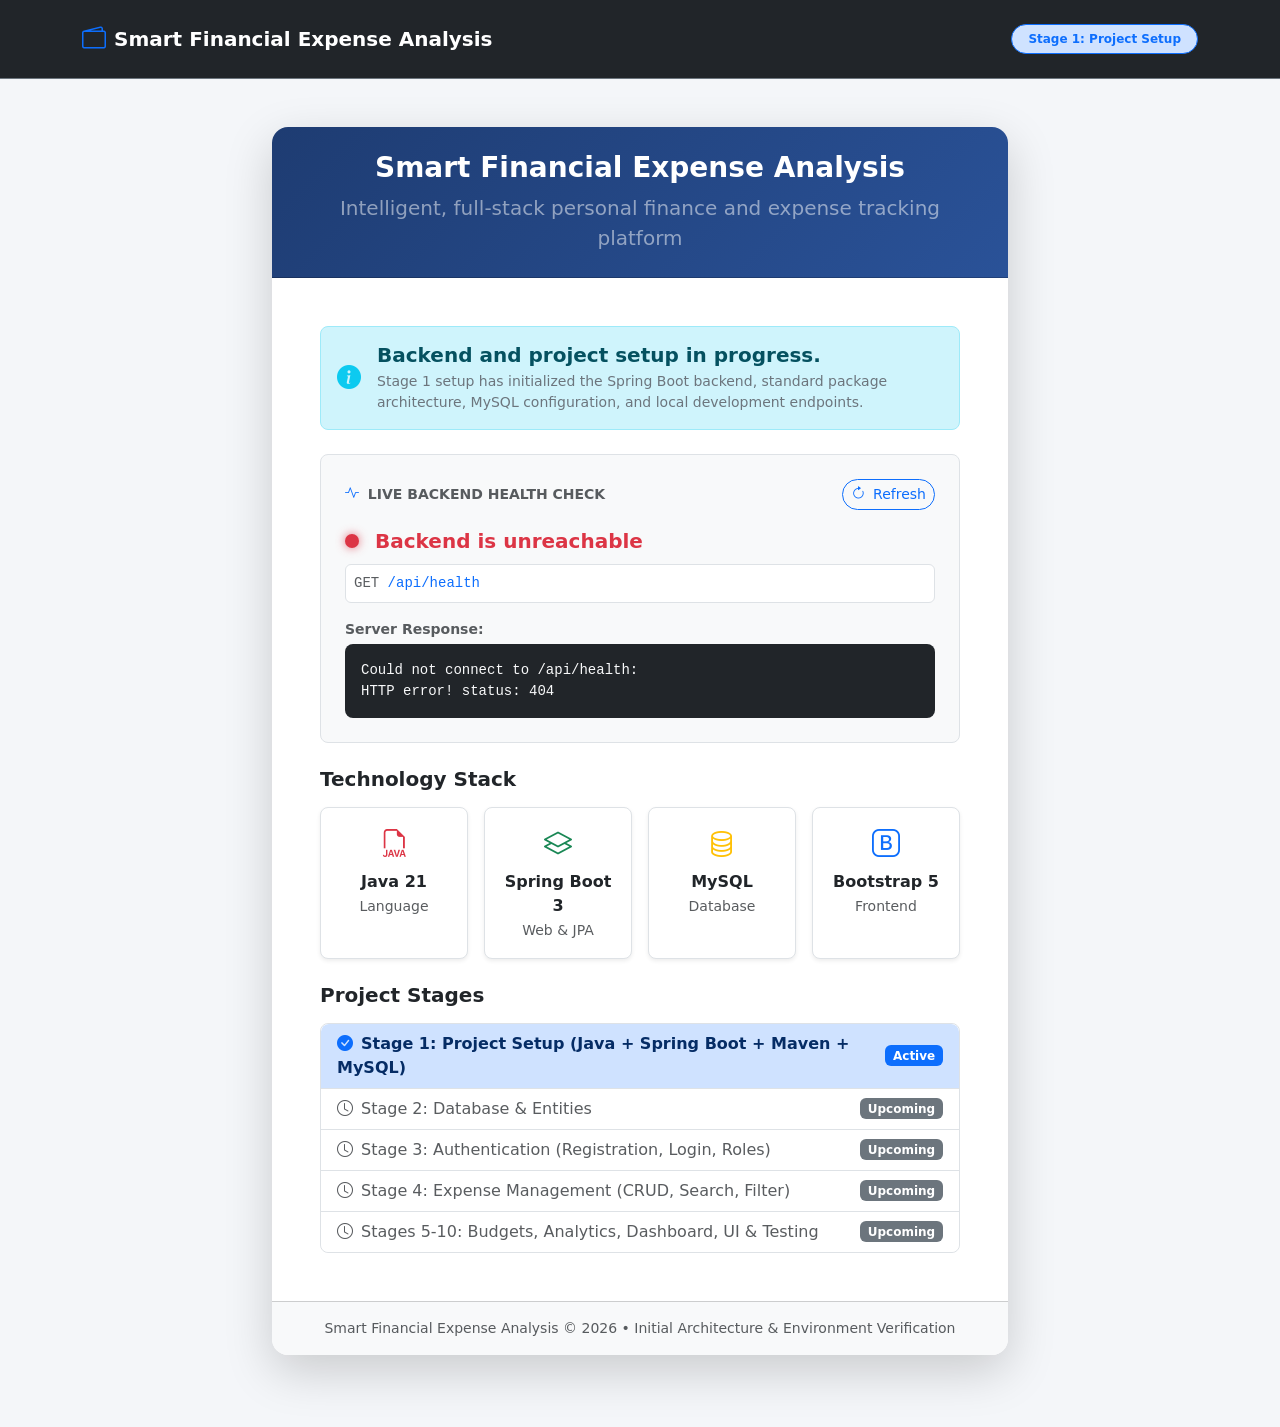
==== src/main/resources/static/index.html @ 015c01d2 "update" ====
<!DOCTYPE html>
<html lang="en">
<head>
    <meta charset="UTF-8">
    <meta name="viewport" content="width=device-width, initial-scale=1.0">
    <title>Smart Financial Expense Analysis</title>
    <!-- Bootstrap 5 CSS -->
    <link href="https://cdn.jsdelivr.net/npm/bootstrap@5.3.3/dist/css/bootstrap.min.css" rel="stylesheet">
    <!-- Bootstrap Icons -->
    <link href="https://cdn.jsdelivr.net/npm/bootstrap-icons@1.11.3/font/bootstrap-icons.css" rel="stylesheet">
    <!-- Custom CSS -->
    <link rel="stylesheet" href="css/style.css">
</head>
<body>
    <nav class="navbar navbar-expand-lg navbar-dark bg-dark py-3 border-bottom border-secondary">
        <div class="container">
            <a class="navbar-brand fw-bold d-flex align-items-center gap-2" href="#">
                <i class="bi bi-wallet2 text-primary fs-4"></i>
                <span>Smart Financial Expense Analysis</span>
            </a>
            <span class="badge bg-primary-subtle text-primary border border-primary px-3 py-2 rounded-pill">
                Stage 1: Project Setup
            </span>
        </div>
    </nav>

    <main class="container my-5">
        <div class="row justify-content-center">
            <div class="col-lg-8">
                <!-- Main Welcome Card -->
                <div class="card shadow-lg border-0 rounded-4 overflow-hidden mb-4">
                    <div class="card-header bg-gradient-primary text-white p-4 text-center">
                        <h1 class="h3 fw-bold mb-2">Smart Financial Expense Analysis</h1>
                        <p class="lead mb-0 text-white-50">Intelligent, full-stack personal finance and expense tracking platform</p>
                    </div>
                    <div class="card-body p-4 p-md-5">
                        <div class="alert alert-info d-flex align-items-center mb-4 rounded-3" role="alert">
                            <i class="bi bi-info-circle-fill fs-4 me-3 text-info"></i>
                            <div>
                                <h5 class="alert-heading mb-1 fw-semibold">Backend and project setup in progress.</h5>
                                <p class="mb-0 text-secondary small">
                                    Stage 1 setup has initialized the Spring Boot backend, standard package architecture, 
                                    MySQL configuration, and local development endpoints.
                                </p>
                            </div>
                        </div>

                        <!-- Live Health Status Box -->
                        <div class="health-card p-4 rounded-3 bg-light border mb-4">
                            <div class="d-flex justify-content-between align-items-center mb-3">
                                <span class="fw-semibold text-uppercase text-muted small tracking-wide">
                                    <i class="bi bi-activity me-1 text-primary"></i> Live Backend Health Check
                                </span>
                                <button id="btnRefreshHealth" class="btn btn-sm btn-outline-primary rounded-pill">
                                    <i class="bi bi-arrow-clockwise me-1"></i> Refresh
                                </button>
                            </div>

                            <div class="d-flex align-items-center gap-3 mb-2">
                                <span id="statusIndicator" class="status-indicator status-checking"></span>
                                <span id="statusText" class="fw-bold fs-5 text-secondary">Checking backend connection...</span>
                            </div>

                            <div id="endpointDetail" class="small text-muted font-monospace mt-2 bg-white p-2 rounded border">
                                GET <a href="/api/health" target="_blank" class="text-decoration-none">/api/health</a>
                            </div>

                            <div id="healthResponseContainer" class="mt-3 d-none">
                                <div class="text-muted small mb-1 fw-semibold">Server Response:</div>
                                <pre id="healthResponse" class="p-3 bg-dark text-light rounded-3 small mb-0"></pre>
                            </div>
                        </div>

                        <!-- Technical Stack Overview -->
                        <h5 class="fw-bold mb-3">Technology Stack</h5>
                        <div class="row g-3 text-center mb-4">
                            <div class="col-6 col-md-3">
                                <div class="p-3 border rounded-3 bg-white h-100 shadow-sm">
                                    <i class="bi bi-filetype-java text-danger fs-3 mb-1 d-block"></i>
                                    <div class="fw-bold">Java 21</div>
                                    <small class="text-muted">Language</small>
                                </div>
                            </div>
                            <div class="col-6 col-md-3">
                                <div class="p-3 border rounded-3 bg-white h-100 shadow-sm">
                                    <i class="bi bi-layers text-success fs-3 mb-1 d-block"></i>
                                    <div class="fw-bold">Spring Boot 3</div>
                                    <small class="text-muted">Web & JPA</small>
                                </div>
                            </div>
                            <div class="col-6 col-md-3">
                                <div class="p-3 border rounded-3 bg-white h-100 shadow-sm">
                                    <i class="bi bi-database text-warning fs-3 mb-1 d-block"></i>
                                    <div class="fw-bold">MySQL</div>
                                    <small class="text-muted">Database</small>
                                </div>
                            </div>
                            <div class="col-6 col-md-3">
                                <div class="p-3 border rounded-3 bg-white h-100 shadow-sm">
                                    <i class="bi bi-bootstrap text-primary fs-3 mb-1 d-block"></i>
                                    <div class="fw-bold">Bootstrap 5</div>
                                    <small class="text-muted">Frontend</small>
                                </div>
                            </div>
                        </div>

                        <!-- Staged Roadmap Status -->
                        <h5 class="fw-bold mb-3">Project Stages</h5>
                        <ul class="list-group list-group-flush border rounded-3 overflow-hidden">
                            <li class="list-group-item d-flex justify-content-between align-items-center bg-primary-subtle text-primary-emphasis fw-semibold">
                                <span><i class="bi bi-check-circle-fill text-primary me-2"></i>Stage 1: Project Setup (Java + Spring Boot + Maven + MySQL)</span>
                                <span class="badge bg-primary">Active</span>
                            </li>
                            <li class="list-group-item d-flex justify-content-between align-items-center text-muted">
                                <span><i class="bi bi-clock me-2"></i>Stage 2: Database & Entities</span>
                                <span class="badge bg-secondary">Upcoming</span>
                            </li>
                            <li class="list-group-item d-flex justify-content-between align-items-center text-muted">
                                <span><i class="bi bi-clock me-2"></i>Stage 3: Authentication (Registration, Login, Roles)</span>
                                <span class="badge bg-secondary">Upcoming</span>
                            </li>
                            <li class="list-group-item d-flex justify-content-between align-items-center text-muted">
                                <span><i class="bi bi-clock me-2"></i>Stage 4: Expense Management (CRUD, Search, Filter)</span>
                                <span class="badge bg-secondary">Upcoming</span>
                            </li>
                            <li class="list-group-item d-flex justify-content-between align-items-center text-muted">
                                <span><i class="bi bi-clock me-2"></i>Stages 5-10: Budgets, Analytics, Dashboard, UI & Testing</span>
                                <span class="badge bg-secondary">Upcoming</span>
                            </li>
                        </ul>
                    </div>
                    <div class="card-footer bg-light text-center py-3 text-muted small">
                        Smart Financial Expense Analysis &copy; 2026 &bull; Initial Architecture & Environment Verification
                    </div>
                </div>
            </div>
        </div>
    </main>

    <!-- Bootstrap 5 JS Bundle -->
    <script src="https://cdn.jsdelivr.net/npm/bootstrap@5.3.3/dist/js/bootstrap.bundle.min.js"></script>
    <!-- Custom JS -->
    <script src="js/app.js"></script>
</body>
</html>
---- src/main/resources/static/css/style.css ----
/* Custom Styles for Smart Financial Expense Analysis */
body {
    background: #f4f6f9;
    font-family: system-ui, -apple-system, "Segoe UI", Roboto, Helvetica, Arial, sans-serif;
    color: #333;
    min-height: 100vh;
}

.bg-gradient-primary {
    background: linear-gradient(135deg, #1e3c72 0%, #2a5298 100%);
}

.status-indicator {
    width: 14px;
    height: 14px;
    border-radius: 50%;
    display: inline-block;
    transition: all 0.3s ease;
}

.status-checking {
    background-color: #ffc107;
    box-shadow: 0 0 8px rgba(255, 193, 7, 0.6);
    animation: pulse 1.5s infinite;
}

.status-online {
    background-color: #198754;
    box-shadow: 0 0 10px rgba(25, 135, 84, 0.7);
}

.status-offline {
    background-color: #dc3545;
    box-shadow: 0 0 10px rgba(220, 53, 69, 0.7);
}

@keyframes pulse {
    0% { transform: scale(0.95); opacity: 0.8; }
    50% { transform: scale(1.15); opacity: 1; }
    100% { transform: scale(0.95); opacity: 0.8; }
}

pre {
    max-height: 200px;
    overflow-y: auto;
}
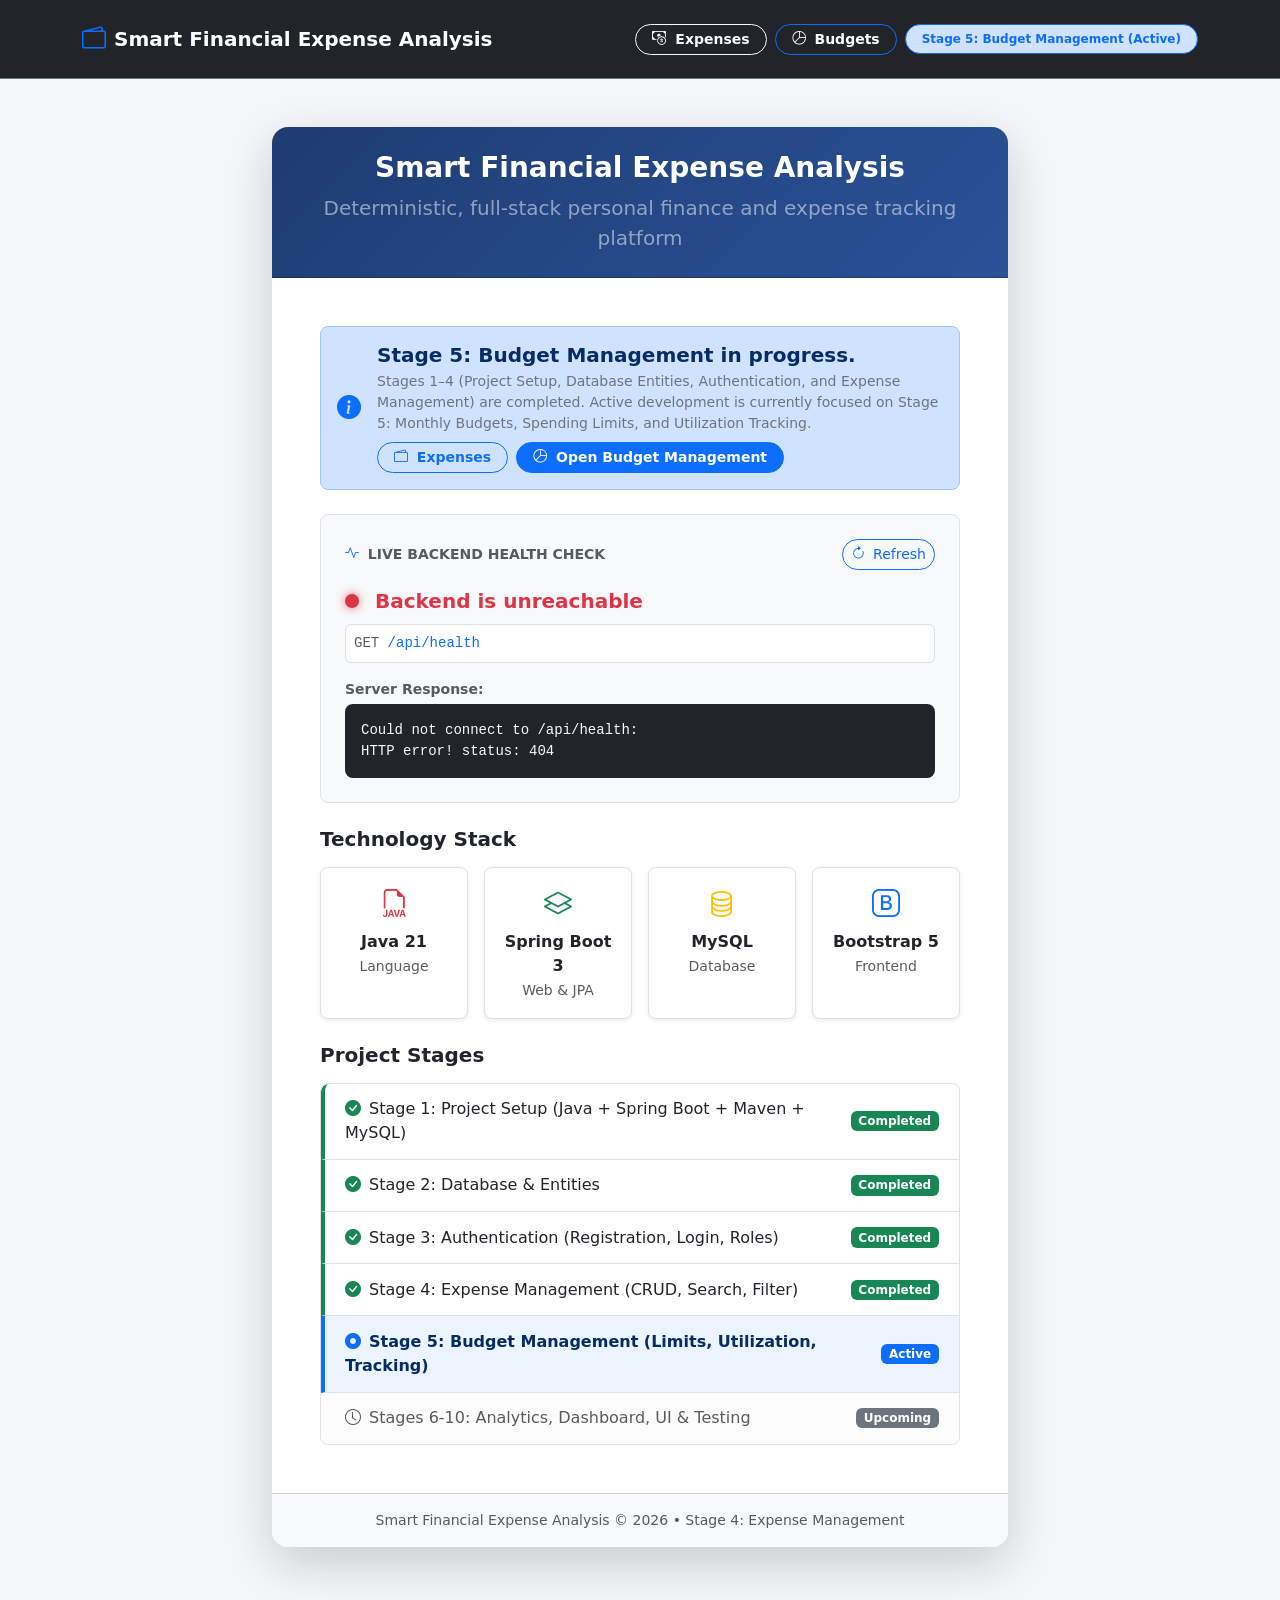
==== commit c17631f9: "update" ====
--- a/src/main/resources/static/index.html
+++ b/src/main/resources/static/index.html
@@ -18,9 +18,17 @@
                 <i class="bi bi-wallet2 text-primary fs-4"></i>
                 <span>Smart Financial Expense Analysis</span>
             </a>
-            <span class="badge bg-primary-subtle text-primary border border-primary px-3 py-2 rounded-pill">
-                Stage 1: Project Setup
-            </span>
+            <div class="d-flex align-items-center gap-2">
+                <a href="expenses.html" class="btn btn-outline-light btn-sm rounded-pill px-3 fw-semibold">
+                    <i class="bi bi-cash-coin me-1"></i> Expenses
+                </a>
+                <a href="budgets.html" class="btn btn-outline-primary btn-sm rounded-pill px-3 fw-semibold text-white border-primary">
+                    <i class="bi bi-pie-chart me-1"></i> Budgets
+                </a>
+                <span class="badge bg-primary-subtle text-primary border border-primary px-3 py-2 rounded-pill">
+                    Stage 5: Budget Management (Active)
+                </span>
+            </div>
         </div>
     </nav>
 
@@ -31,17 +39,25 @@
                 <div class="card shadow-lg border-0 rounded-4 overflow-hidden mb-4">
                     <div class="card-header bg-gradient-primary text-white p-4 text-center">
                         <h1 class="h3 fw-bold mb-2">Smart Financial Expense Analysis</h1>
-                        <p class="lead mb-0 text-white-50">Intelligent, full-stack personal finance and expense tracking platform</p>
+                        <p class="lead mb-0 text-white-50">Deterministic, full-stack personal finance and expense tracking platform</p>
                     </div>
                     <div class="card-body p-4 p-md-5">
-                        <div class="alert alert-info d-flex align-items-center mb-4 rounded-3" role="alert">
-                            <i class="bi bi-info-circle-fill fs-4 me-3 text-info"></i>
-                            <div>
-                                <h5 class="alert-heading mb-1 fw-semibold">Backend and project setup in progress.</h5>
-                                <p class="mb-0 text-secondary small">
-                                    Stage 1 setup has initialized the Spring Boot backend, standard package architecture, 
-                                    MySQL configuration, and local development endpoints.
+                        <div class="alert alert-primary d-flex align-items-center mb-4 rounded-3" role="alert">
+                            <i class="bi bi-info-circle-fill fs-4 me-3 text-primary"></i>
+                            <div class="flex-grow-1">
+                                <h5 class="alert-heading mb-1 fw-semibold">Stage 5: Budget Management in progress.</h5>
+                                <p class="mb-2 text-secondary small">
+                                    Stages 1–4 (Project Setup, Database Entities, Authentication, and Expense Management) are completed. 
+                                    Active development is currently focused on Stage 5: Monthly Budgets, Spending Limits, and Utilization Tracking.
                                 </p>
+                                <div class="d-flex gap-2">
+                                    <a href="expenses.html" class="btn btn-outline-primary btn-sm rounded-pill px-3 fw-semibold">
+                                        <i class="bi bi-wallet2 me-1"></i> Expenses
+                                    </a>
+                                    <a href="budgets.html" class="btn btn-primary btn-sm rounded-pill px-3 fw-semibold">
+                                        <i class="bi bi-pie-chart me-1"></i> Open Budget Management
+                                    </a>
+                                </div>
                             </div>
                         </div>
 
@@ -106,31 +122,31 @@
 
                         <!-- Staged Roadmap Status -->
                         <h5 class="fw-bold mb-3">Project Stages</h5>
-                        <ul class="list-group list-group-flush border rounded-3 overflow-hidden">
-                            <li class="list-group-item d-flex justify-content-between align-items-center bg-primary-subtle text-primary-emphasis fw-semibold">
-                                <span><i class="bi bi-check-circle-fill text-primary me-2"></i>Stage 1: Project Setup (Java + Spring Boot + Maven + MySQL)</span>
+                        <ul id="projectStagesList" class="list-group list-group-flush border rounded-3 overflow-hidden">
+                            <li class="list-group-item d-flex justify-content-between align-items-center stage-item stage-completed bg-white">
+                                <span><i class="bi bi-check-circle-fill text-success me-2"></i>Stage 1: Project Setup (Java + Spring Boot + Maven + MySQL)</span>
+                                <span class="badge bg-success">Completed</span>
+                            </li>
+                            <li class="list-group-item d-flex justify-content-between align-items-center stage-item stage-completed bg-white">
+                                <span><i class="bi bi-check-circle-fill text-success me-2"></i>Stage 2: Database & Entities</span>
+                                <span class="badge bg-success">Completed</span>
+                            </li>
+                            <li class="list-group-item d-flex justify-content-between align-items-center stage-item stage-completed bg-white">
+                                <span><i class="bi bi-check-circle-fill text-success me-2"></i>Stage 3: Authentication (Registration, Login, Roles)</span>
+                                <span class="badge bg-success">Completed</span>
+                            </li>
+                            <li class="list-group-item d-flex justify-content-between align-items-center stage-item stage-active bg-primary-subtle text-primary-emphasis fw-semibold">
+                                <span><i class="bi bi-record-circle-fill text-primary me-2"></i>Stage 4: Expense Management (CRUD, Search, Filter)</span>
                                 <span class="badge bg-primary">Active</span>
                             </li>
-                            <li class="list-group-item d-flex justify-content-between align-items-center text-muted">
-                                <span><i class="bi bi-clock me-2"></i>Stage 2: Database & Entities</span>
-                                <span class="badge bg-secondary">Upcoming</span>
-                            </li>
-                            <li class="list-group-item d-flex justify-content-between align-items-center text-muted">
-                                <span><i class="bi bi-clock me-2"></i>Stage 3: Authentication (Registration, Login, Roles)</span>
-                                <span class="badge bg-secondary">Upcoming</span>
-                            </li>
-                            <li class="list-group-item d-flex justify-content-between align-items-center text-muted">
-                                <span><i class="bi bi-clock me-2"></i>Stage 4: Expense Management (CRUD, Search, Filter)</span>
-                                <span class="badge bg-secondary">Upcoming</span>
-                            </li>
-                            <li class="list-group-item d-flex justify-content-between align-items-center text-muted">
+                            <li class="list-group-item d-flex justify-content-between align-items-center stage-item stage-upcoming text-muted bg-light-subtle">
                                 <span><i class="bi bi-clock me-2"></i>Stages 5-10: Budgets, Analytics, Dashboard, UI & Testing</span>
                                 <span class="badge bg-secondary">Upcoming</span>
                             </li>
                         </ul>
                     </div>
                     <div class="card-footer bg-light text-center py-3 text-muted small">
-                        Smart Financial Expense Analysis &copy; 2026 &bull; Initial Architecture & Environment Verification
+                        Smart Financial Expense Analysis &copy; 2026 &bull; Stage 4: Expense Management
                     </div>
                 </div>
             </div>
--- a/src/main/resources/static/css/style.css
+++ b/src/main/resources/static/css/style.css
@@ -44,3 +44,25 @@
     max-height: 200px;
     overflow-y: auto;
 }
+
+/* Project Stages Styling */
+.stage-item {
+    transition: all 0.2s ease-in-out;
+    padding: 0.85rem 1.25rem;
+}
+
+.stage-item.stage-active {
+    border-left: 4px solid #0d6efd !important;
+    background-color: rgba(13, 110, 253, 0.08) !important;
+}
+
+.stage-item.stage-completed {
+    border-left: 4px solid #198754 !important;
+    background-color: #ffffff !important;
+}
+
+.stage-item.stage-upcoming {
+    border-left: 4px solid transparent !important;
+    background-color: #fcfcfc !important;
+}
+
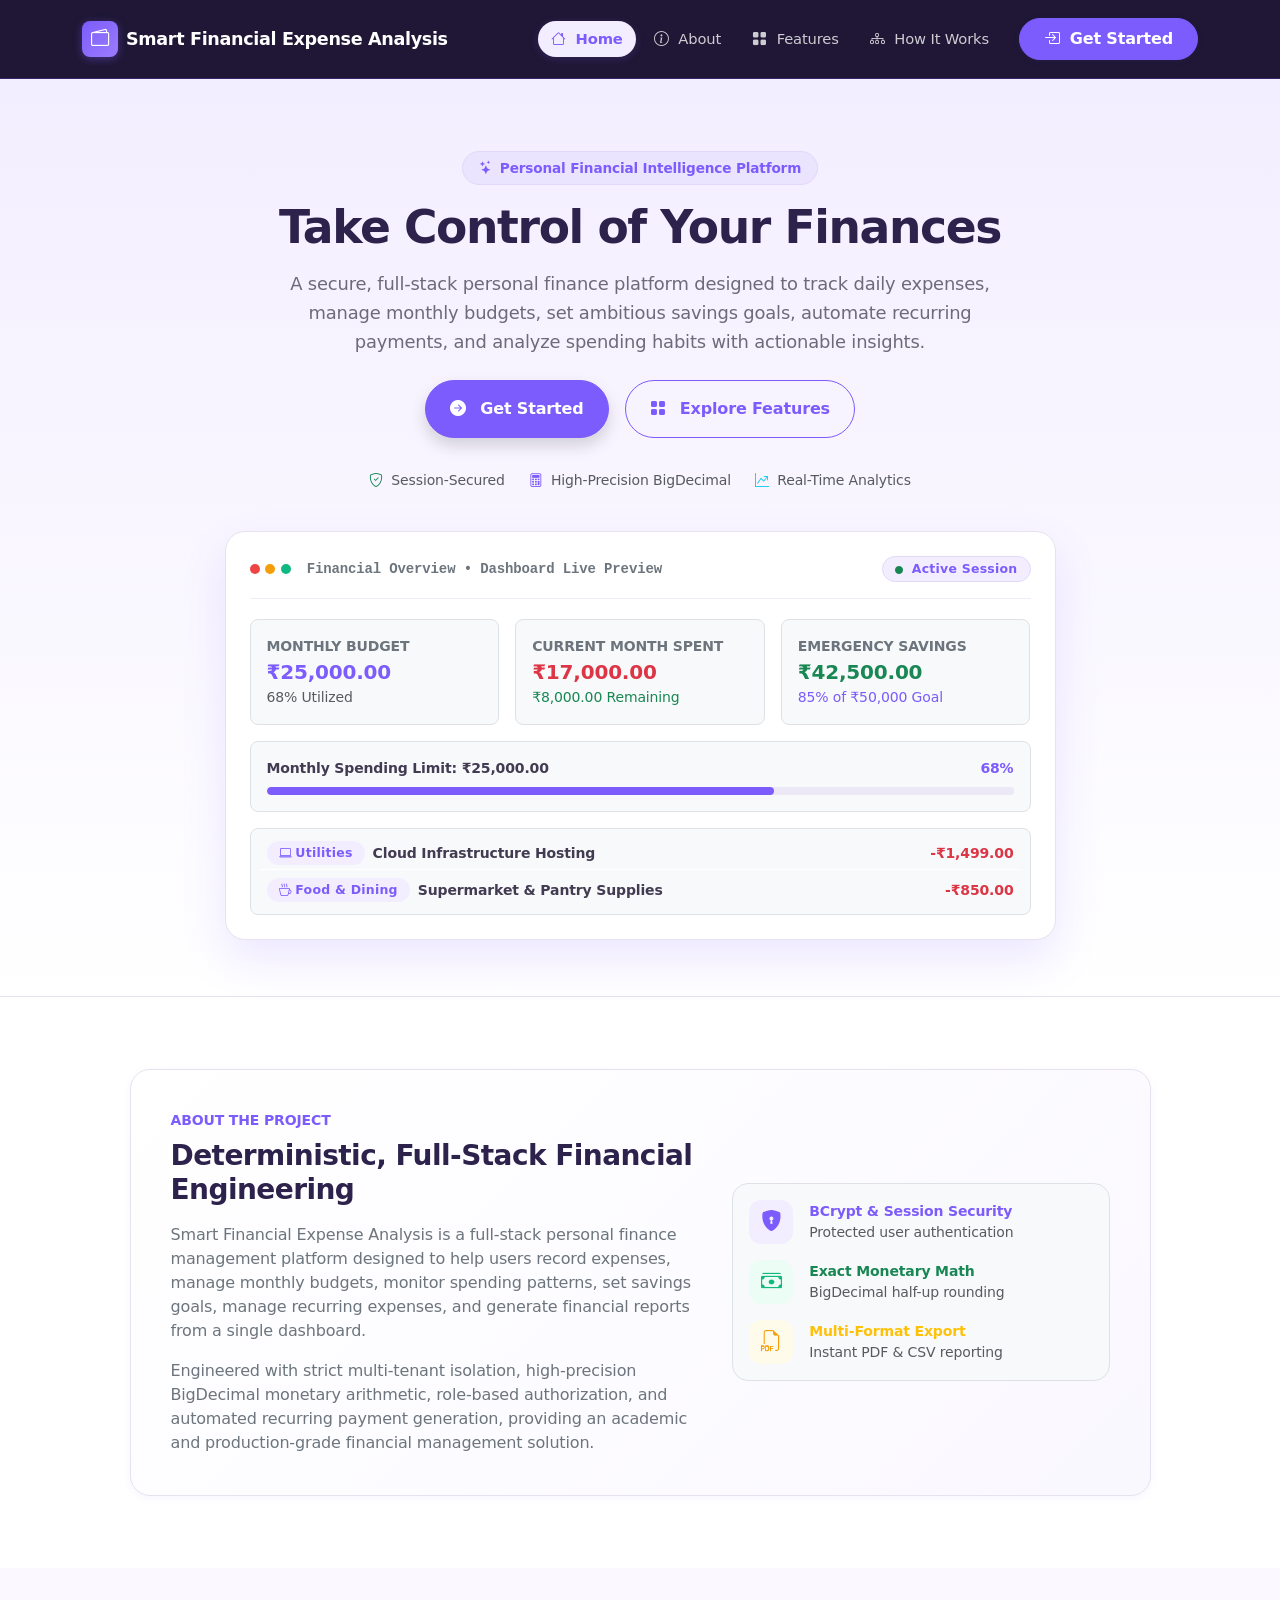
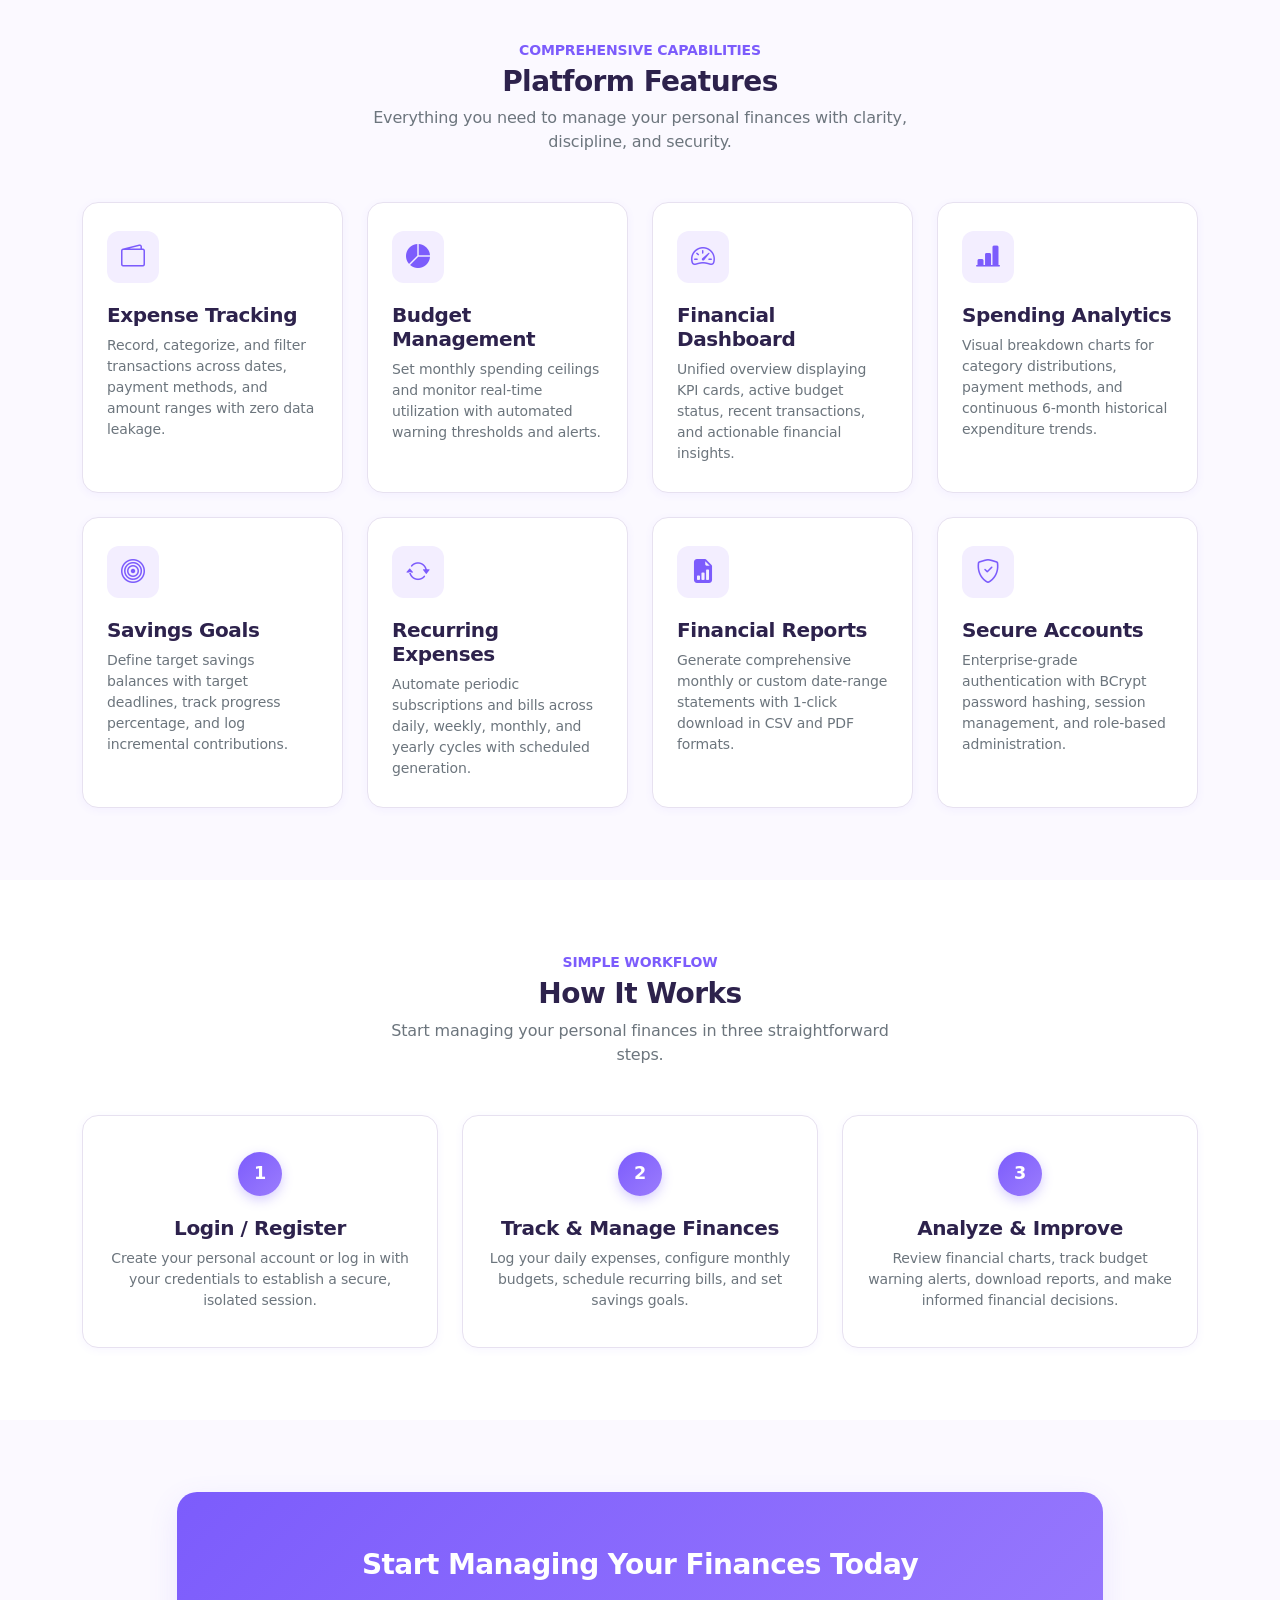
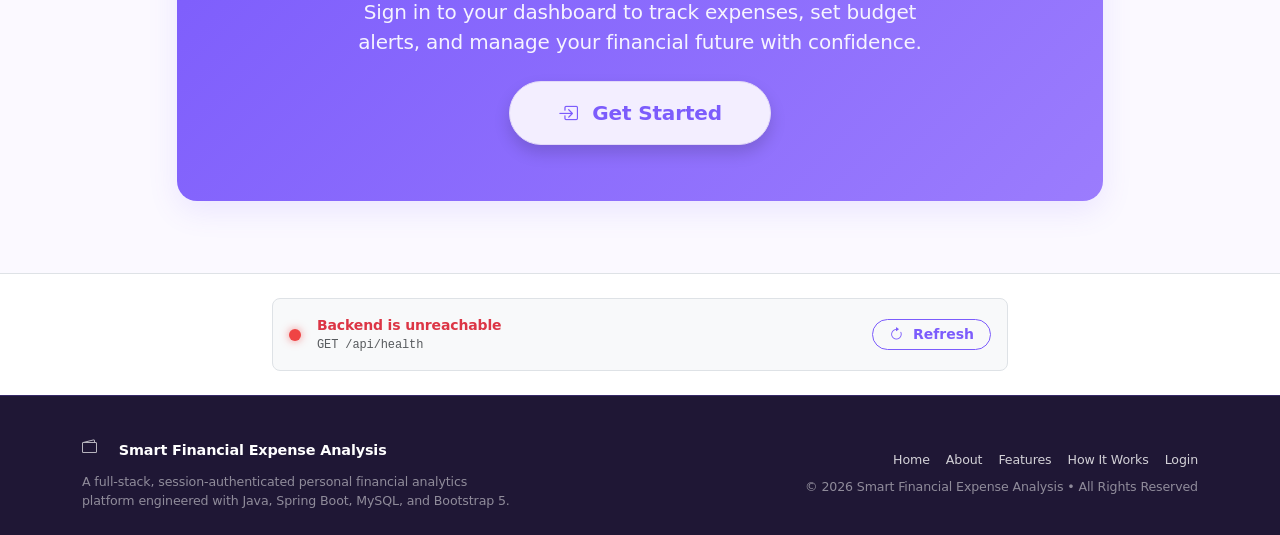
==== commit 81d4381b: "update" ====
--- a/src/main/resources/static/index.html
+++ b/src/main/resources/static/index.html
@@ -3,155 +3,498 @@
 <head>
     <meta charset="UTF-8">
     <meta name="viewport" content="width=device-width, initial-scale=1.0">
-    <title>Smart Financial Expense Analysis</title>
+    <title>Smart Financial Expense Analysis — Personal Finance &amp; Budget Management</title>
     <!-- Bootstrap 5 CSS -->
     <link href="https://cdn.jsdelivr.net/npm/bootstrap@5.3.3/dist/css/bootstrap.min.css" rel="stylesheet">
     <!-- Bootstrap Icons -->
     <link href="https://cdn.jsdelivr.net/npm/bootstrap-icons@1.11.3/font/bootstrap-icons.css" rel="stylesheet">
-    <!-- Custom CSS -->
+    <!-- Custom Theme CSS -->
     <link rel="stylesheet" href="css/style.css">
 </head>
 <body>
-    <nav class="navbar navbar-expand-lg navbar-dark bg-dark py-3 border-bottom border-secondary">
-        <div class="container">
-            <a class="navbar-brand fw-bold d-flex align-items-center gap-2" href="#">
-                <i class="bi bi-wallet2 text-primary fs-4"></i>
-                <span>Smart Financial Expense Analysis</span>
+    <!-- Top Navigation Bar -->
+    <nav class="navbar navbar-expand-xl navbar-dark app-navbar py-3 sticky-top">
+        <div class="container-xl">
+            <a class="navbar-brand d-flex align-items-center gap-2" href="index.html">
+                <span class="brand-icon">
+                    <i class="bi bi-wallet2"></i>
+                </span>
+                <span class="brand-text">Smart Financial Expense Analysis</span>
             </a>
-            <div class="d-flex align-items-center gap-2">
-                <a href="expenses.html" class="btn btn-outline-light btn-sm rounded-pill px-3 fw-semibold">
-                    <i class="bi bi-cash-coin me-1"></i> Expenses
-                </a>
-                <a href="budgets.html" class="btn btn-outline-primary btn-sm rounded-pill px-3 fw-semibold text-white border-primary">
-                    <i class="bi bi-pie-chart me-1"></i> Budgets
-                </a>
-                <span class="badge bg-primary-subtle text-primary border border-primary px-3 py-2 rounded-pill">
-                    Stage 5: Budget Management (Active)
-                </span>
+            <button class="navbar-toggler border-0 shadow-none" type="button" data-bs-toggle="collapse" data-bs-target="#navContent" aria-controls="navContent" aria-expanded="false" aria-label="Toggle navigation">
+                <i class="bi bi-list fs-2 text-white"></i>
+            </button>
+            <div class="collapse navbar-collapse justify-content-end" id="navContent">
+                <!-- Public Nav Links -->
+                <ul class="navbar-nav align-items-xl-center gap-1 mb-3 mb-xl-0 me-xl-3">
+                    <li class="nav-item">
+                        <a class="nav-link app-nav-link active" href="#hero">
+                            <i class="bi bi-house me-1"></i> Home
+                        </a>
+                    </li>
+                    <li class="nav-item">
+                        <a class="nav-link app-nav-link" href="#about">
+                            <i class="bi bi-info-circle me-1"></i> About
+                        </a>
+                    </li>
+                    <li class="nav-item">
+                        <a class="nav-link app-nav-link" href="#features">
+                            <i class="bi bi-grid-fill me-1"></i> Features
+                        </a>
+                    </li>
+                    <li class="nav-item">
+                        <a class="nav-link app-nav-link" href="#how-it-works">
+                            <i class="bi bi-diagram-3 me-1"></i> How It Works
+                        </a>
+                    </li>
+                </ul>
+
+                <!-- Unauthenticated CTA (Visible when logged out) -->
+                <div id="unauthNav" class="d-flex align-items-center gap-2">
+                    <a href="dashboard.html" id="navGetStartedBtn" class="btn btn-primary rounded-pill px-4 py-2 fw-semibold">
+                        <i class="bi bi-box-arrow-in-right me-1"></i> Get Started
+                    </a>
+                </div>
+
+                <!-- Authenticated Nav Menu (Visible when logged in) -->
+                <div id="authUserMenu" class="d-none align-items-center gap-2 flex-wrap mt-2 mt-xl-0">
+                    <a href="dashboard.html" class="app-nav-link">
+                        <i class="bi bi-speedometer2 me-1"></i> Dashboard
+                    </a>
+                    <a href="expenses.html" class="app-nav-link">
+                        <i class="bi bi-receipt me-1"></i> Expenses
+                    </a>
+                    <a href="budgets.html" class="app-nav-link">
+                        <i class="bi bi-pie-chart me-1"></i> Budgets
+                    </a>
+                    <a href="reports.html" class="app-nav-link">
+                        <i class="bi bi-file-earmark-bar-graph me-1"></i> Reports
+                    </a>
+                    <a href="goals.html" class="app-nav-link">
+                        <i class="bi bi-bullseye me-1"></i> Goals
+                    </a>
+                    <a href="recurring-expenses.html" class="app-nav-link">
+                        <i class="bi bi-arrow-repeat me-1"></i> Recurring
+                    </a>
+                    <a href="admin.html" id="navAdminLink" class="app-nav-link nav-admin-item d-none">
+                        <i class="bi bi-shield-lock me-1"></i> Admin
+                    </a>
+                    <div class="user-pill d-flex align-items-center gap-2 px-3 py-1 rounded-pill">
+                        <i class="bi bi-person-circle"></i>
+                        <span id="currentUserName" class="fw-semibold small">User</span>
+                    </div>
+                    <button id="btnLogout" class="btn btn-sm btn-outline-danger rounded-pill px-3" aria-label="Logout">
+                        <i class="bi bi-box-arrow-right me-1"></i> Logout
+                    </button>
+                </div>
             </div>
         </div>
     </nav>
 
-    <main class="container my-5">
-        <div class="row justify-content-center">
-            <div class="col-lg-8">
-                <!-- Main Welcome Card -->
-                <div class="card shadow-lg border-0 rounded-4 overflow-hidden mb-4">
-                    <div class="card-header bg-gradient-primary text-white p-4 text-center">
-                        <h1 class="h3 fw-bold mb-2">Smart Financial Expense Analysis</h1>
-                        <p class="lead mb-0 text-white-50">Deterministic, full-stack personal finance and expense tracking platform</p>
-                    </div>
-                    <div class="card-body p-4 p-md-5">
-                        <div class="alert alert-primary d-flex align-items-center mb-4 rounded-3" role="alert">
-                            <i class="bi bi-info-circle-fill fs-4 me-3 text-primary"></i>
-                            <div class="flex-grow-1">
-                                <h5 class="alert-heading mb-1 fw-semibold">Stage 5: Budget Management in progress.</h5>
-                                <p class="mb-2 text-secondary small">
-                                    Stages 1–4 (Project Setup, Database Entities, Authentication, and Expense Management) are completed. 
-                                    Active development is currently focused on Stage 5: Monthly Budgets, Spending Limits, and Utilization Tracking.
-                                </p>
-                                <div class="d-flex gap-2">
-                                    <a href="expenses.html" class="btn btn-outline-primary btn-sm rounded-pill px-3 fw-semibold">
-                                        <i class="bi bi-wallet2 me-1"></i> Expenses
-                                    </a>
-                                    <a href="budgets.html" class="btn btn-primary btn-sm rounded-pill px-3 fw-semibold">
-                                        <i class="bi bi-pie-chart me-1"></i> Open Budget Management
-                                    </a>
-                                </div>
-                            </div>
-                        </div>
-
-                        <!-- Live Health Status Box -->
-                        <div class="health-card p-4 rounded-3 bg-light border mb-4">
-                            <div class="d-flex justify-content-between align-items-center mb-3">
-                                <span class="fw-semibold text-uppercase text-muted small tracking-wide">
-                                    <i class="bi bi-activity me-1 text-primary"></i> Live Backend Health Check
+    <!-- Main Content -->
+    <main>
+        <!-- Hero Section -->
+        <section id="hero" class="hero-section text-center">
+            <div class="container-xl">
+                <div class="row justify-content-center">
+                    <div class="col-lg-10 col-xl-9">
+                        <div class="mb-3">
+                            <span class="hero-badge">
+                                <i class="bi bi-stars"></i> Personal Financial Intelligence Platform
+                            </span>
+                        </div>
+                        <h1 class="hero-title mb-3">
+                            Take Control of Your Finances
+                        </h1>
+                        <p class="hero-lead mb-4 mx-auto" style="max-width: 760px;">
+                            A secure, full-stack personal finance platform designed to track daily expenses, manage monthly budgets, set ambitious savings goals, automate recurring payments, and analyze spending habits with actionable insights.
+                        </p>
+                        <div class="d-flex justify-content-center gap-3 flex-wrap mb-4">
+                            <a href="dashboard.html" class="btn btn-primary rounded-pill px-4 py-3 fw-bold fs-6 shadow">
+                                <i class="bi bi-arrow-right-circle-fill me-2"></i> Get Started
+                            </a>
+                            <a href="#features" class="btn btn-outline-primary rounded-pill px-4 py-3 fw-semibold">
+                                <i class="bi bi-grid-fill me-2"></i> Explore Features
+                            </a>
+                        </div>
+                        <div class="d-flex justify-content-center align-items-center gap-4 text-muted small flex-wrap pt-2">
+                            <span><i class="bi bi-shield-check text-success me-1"></i> Session-Secured</span>
+                            <span><i class="bi bi-calculator text-primary me-1"></i> High-Precision BigDecimal</span>
+                            <span><i class="bi bi-graph-up-arrow text-info me-1"></i> Real-Time Analytics</span>
+                        </div>
+
+                        <!-- Hero SaaS Dashboard Mockup Preview Card -->
+                        <div class="hero-mockup-card">
+                            <div class="mockup-header">
+                                <div class="d-flex align-items-center gap-3">
+                                    <div class="mockup-dots">
+                                        <span class="mockup-dot red"></span>
+                                        <span class="mockup-dot yellow"></span>
+                                        <span class="mockup-dot green"></span>
+                                    </div>
+                                    <span class="small fw-bold text-secondary font-monospace">Financial Overview &bull; Dashboard Live Preview</span>
+                                </div>
+                                <span class="badge badge-purple">
+                                    <i class="bi bi-circle-fill me-1 text-success" style="font-size: 0.5rem;"></i> Active Session
                                 </span>
-                                <button id="btnRefreshHealth" class="btn btn-sm btn-outline-primary rounded-pill">
-                                    <i class="bi bi-arrow-clockwise me-1"></i> Refresh
-                                </button>
-                            </div>
-
-                            <div class="d-flex align-items-center gap-3 mb-2">
+                            </div>
+
+                            <!-- Mini Mockup Stats Grid -->
+                            <div class="row g-3 mb-3">
+                                <div class="col-sm-4">
+                                    <div class="p-3 bg-light rounded-3 border">
+                                        <div class="text-secondary small fw-semibold text-uppercase">Monthly Budget</div>
+                                        <div class="fs-5 fw-bold text-primary">₹25,000.00</div>
+                                        <div class="small text-muted">68% Utilized</div>
+                                    </div>
+                                </div>
+                                <div class="col-sm-4">
+                                    <div class="p-3 bg-light rounded-3 border">
+                                        <div class="text-secondary small fw-semibold text-uppercase">Current Month Spent</div>
+                                        <div class="fs-5 fw-bold text-danger">₹17,000.00</div>
+                                        <div class="small text-success">₹8,000.00 Remaining</div>
+                                    </div>
+                                </div>
+                                <div class="col-sm-4">
+                                    <div class="p-3 bg-light rounded-3 border">
+                                        <div class="text-secondary small fw-semibold text-uppercase">Emergency Savings</div>
+                                        <div class="fs-5 fw-bold text-success">₹42,500.00</div>
+                                        <div class="small text-primary">85% of ₹50,000 Goal</div>
+                                    </div>
+                                </div>
+                            </div>
+
+                            <!-- Mockup Budget Bar -->
+                            <div class="mb-3 p-3 bg-light rounded-3 border">
+                                <div class="d-flex justify-content-between small fw-semibold mb-2">
+                                    <span>Monthly Spending Limit: ₹25,000.00</span>
+                                    <span class="text-primary fw-bold">68%</span>
+                                </div>
+                                <div class="progress" style="height: 8px;">
+                                    <div class="progress-bar bg-primary" role="progressbar" style="width: 68%;" aria-valuenow="68" aria-valuemin="0" aria-valuemax="100"></div>
+                                </div>
+                            </div>
+
+                            <!-- Mockup Transactions Snippet -->
+                            <div class="p-2 bg-light rounded-3 border">
+                                <div class="d-flex justify-content-between align-items-center px-2 py-1 border-bottom border-white">
+                                    <div class="d-flex align-items-center gap-2">
+                                        <span class="badge bg-primary-subtle text-primary"><i class="bi bi-laptop"></i> Utilities</span>
+                                        <span class="small fw-semibold">Cloud Infrastructure Hosting</span>
+                                    </div>
+                                    <span class="small fw-bold text-danger">-₹1,499.00</span>
+                                </div>
+                                <div class="d-flex justify-content-between align-items-center px-2 py-1 pt-2">
+                                    <div class="d-flex align-items-center gap-2">
+                                        <span class="badge bg-primary-subtle text-primary"><i class="bi bi-cup-hot"></i> Food &amp; Dining</span>
+                                        <span class="small fw-semibold">Supermarket &amp; Pantry Supplies</span>
+                                    </div>
+                                    <span class="small fw-bold text-danger">-₹850.00</span>
+                                </div>
+                            </div>
+                        </div>
+                    </div>
+                </div>
+            </div>
+        </section>
+
+        <!-- About Section -->
+        <section id="about" class="py-5 bg-white">
+            <div class="container-xl py-4">
+                <div class="row justify-content-center">
+                    <div class="col-lg-11">
+                        <div class="about-card">
+                            <div class="row align-items-center g-4">
+                                <div class="col-md-7">
+                                    <span class="text-uppercase small fw-bold text-primary tracking-wide mb-2 d-block">
+                                        About the Project
+                                    </span>
+                                    <h2 class="h3 fw-bold mb-3">
+                                        Deterministic, Full-Stack Financial Engineering
+                                    </h2>
+                                    <p class="text-secondary mb-3">
+                                        Smart Financial Expense Analysis is a full-stack personal finance management platform designed to help users record expenses, manage monthly budgets, monitor spending patterns, set savings goals, manage recurring expenses, and generate financial reports from a single dashboard.
+                                    </p>
+                                    <p class="text-secondary mb-0">
+                                        Engineered with strict multi-tenant isolation, high-precision BigDecimal monetary arithmetic, role-based authorization, and automated recurring payment generation, providing an academic and production-grade financial management solution.
+                                    </p>
+                                </div>
+                                <div class="col-md-5">
+                                    <div class="p-3 bg-light rounded-4 border">
+                                        <div class="d-flex align-items-center gap-3 mb-3">
+                                            <div class="stat-icon primary" style="width: 2.75rem; height: 2.75rem; font-size: 1.3rem;">
+                                                <i class="bi bi-shield-lock-fill"></i>
+                                            </div>
+                                            <div>
+                                                <div class="fw-bold small text-primary">BCrypt &amp; Session Security</div>
+                                                <div class="text-muted small">Protected user authentication</div>
+                                            </div>
+                                        </div>
+                                        <div class="d-flex align-items-center gap-3 mb-3">
+                                            <div class="stat-icon success" style="width: 2.75rem; height: 2.75rem; font-size: 1.3rem;">
+                                                <i class="bi bi-cash-stack"></i>
+                                            </div>
+                                            <div>
+                                                <div class="fw-bold small text-success">Exact Monetary Math</div>
+                                                <div class="text-muted small">BigDecimal half-up rounding</div>
+                                            </div>
+                                        </div>
+                                        <div class="d-flex align-items-center gap-3">
+                                            <div class="stat-icon warning" style="width: 2.75rem; height: 2.75rem; font-size: 1.3rem;">
+                                                <i class="bi bi-filetype-pdf"></i>
+                                            </div>
+                                            <div>
+                                                <div class="fw-bold small text-warning">Multi-Format Export</div>
+                                                <div class="text-muted small">Instant PDF &amp; CSV reporting</div>
+                                            </div>
+                                        </div>
+                                    </div>
+                                </div>
+                            </div>
+                        </div>
+                    </div>
+                </div>
+            </div>
+        </section>
+
+        <!-- Features Section -->
+        <section id="features" class="py-5" style="background-color: var(--bg-main);">
+            <div class="container-xl py-4">
+                <div class="text-center mb-5">
+                    <span class="text-uppercase small fw-bold text-primary tracking-wide d-block mb-1">
+                        Comprehensive Capabilities
+                    </span>
+                    <h2 class="h3 fw-bold mb-2">Platform Features</h2>
+                    <p class="text-secondary mx-auto" style="max-width: 600px;">
+                        Everything you need to manage your personal finances with clarity, discipline, and security.
+                    </p>
+                </div>
+
+                <div class="row g-4">
+                    <!-- Feature 1 -->
+                    <div class="col-md-6 col-lg-3">
+                        <div class="feature-card">
+                            <div class="feature-icon-wrapper">
+                                <i class="bi bi-wallet2"></i>
+                            </div>
+                            <h3 class="h5 fw-bold mb-2">Expense Tracking</h3>
+                            <p class="text-secondary small mb-0">
+                                Record, categorize, and filter transactions across dates, payment methods, and amount ranges with zero data leakage.
+                            </p>
+                        </div>
+                    </div>
+
+                    <!-- Feature 2 -->
+                    <div class="col-md-6 col-lg-3">
+                        <div class="feature-card">
+                            <div class="feature-icon-wrapper">
+                                <i class="bi bi-pie-chart-fill"></i>
+                            </div>
+                            <h3 class="h5 fw-bold mb-2">Budget Management</h3>
+                            <p class="text-secondary small mb-0">
+                                Set monthly spending ceilings and monitor real-time utilization with automated warning thresholds and alerts.
+                            </p>
+                        </div>
+                    </div>
+
+                    <!-- Feature 3 -->
+                    <div class="col-md-6 col-lg-3">
+                        <div class="feature-card">
+                            <div class="feature-icon-wrapper">
+                                <i class="bi bi-speedometer2"></i>
+                            </div>
+                            <h3 class="h5 fw-bold mb-2">Financial Dashboard</h3>
+                            <p class="text-secondary small mb-0">
+                                Unified overview displaying KPI cards, active budget status, recent transactions, and actionable financial insights.
+                            </p>
+                        </div>
+                    </div>
+
+                    <!-- Feature 4 -->
+                    <div class="col-md-6 col-lg-3">
+                        <div class="feature-card">
+                            <div class="feature-icon-wrapper">
+                                <i class="bi bi-bar-chart-line-fill"></i>
+                            </div>
+                            <h3 class="h5 fw-bold mb-2">Spending Analytics</h3>
+                            <p class="text-secondary small mb-0">
+                                Visual breakdown charts for category distributions, payment methods, and continuous 6-month historical expenditure trends.
+                            </p>
+                        </div>
+                    </div>
+
+                    <!-- Feature 5 -->
+                    <div class="col-md-6 col-lg-3">
+                        <div class="feature-card">
+                            <div class="feature-icon-wrapper">
+                                <i class="bi bi-bullseye"></i>
+                            </div>
+                            <h3 class="h5 fw-bold mb-2">Savings Goals</h3>
+                            <p class="text-secondary small mb-0">
+                                Define target savings balances with target deadlines, track progress percentage, and log incremental contributions.
+                            </p>
+                        </div>
+                    </div>
+
+                    <!-- Feature 6 -->
+                    <div class="col-md-6 col-lg-3">
+                        <div class="feature-card">
+                            <div class="feature-icon-wrapper">
+                                <i class="bi bi-arrow-repeat"></i>
+                            </div>
+                            <h3 class="h5 fw-bold mb-2">Recurring Expenses</h3>
+                            <p class="text-secondary small mb-0">
+                                Automate periodic subscriptions and bills across daily, weekly, monthly, and yearly cycles with scheduled generation.
+                            </p>
+                        </div>
+                    </div>
+
+                    <!-- Feature 7 -->
+                    <div class="col-md-6 col-lg-3">
+                        <div class="feature-card">
+                            <div class="feature-icon-wrapper">
+                                <i class="bi bi-file-earmark-bar-graph-fill"></i>
+                            </div>
+                            <h3 class="h5 fw-bold mb-2">Financial Reports</h3>
+                            <p class="text-secondary small mb-0">
+                                Generate comprehensive monthly or custom date-range statements with 1-click download in CSV and PDF formats.
+                            </p>
+                        </div>
+                    </div>
+
+                    <!-- Feature 8 -->
+                    <div class="col-md-6 col-lg-3">
+                        <div class="feature-card">
+                            <div class="feature-icon-wrapper">
+                                <i class="bi bi-shield-check"></i>
+                            </div>
+                            <h3 class="h5 fw-bold mb-2">Secure Accounts</h3>
+                            <p class="text-secondary small mb-0">
+                                Enterprise-grade authentication with BCrypt password hashing, session management, and role-based administration.
+                            </p>
+                        </div>
+                    </div>
+                </div>
+            </div>
+        </section>
+
+        <!-- How It Works Section -->
+        <section id="how-it-works" class="py-5 bg-white">
+            <div class="container-xl py-4">
+                <div class="text-center mb-5">
+                    <span class="text-uppercase small fw-bold text-primary tracking-wide d-block mb-1">
+                        Simple Workflow
+                    </span>
+                    <h2 class="h3 fw-bold mb-2">How It Works</h2>
+                    <p class="text-secondary mx-auto" style="max-width: 500px;">
+                        Start managing your personal finances in three straightforward steps.
+                    </p>
+                </div>
+
+                <div class="row g-4 justify-content-center">
+                    <div class="col-md-4">
+                        <div class="step-card">
+                            <div class="step-badge">1</div>
+                            <h3 class="h5 fw-bold mb-2">Login / Register</h3>
+                            <p class="text-secondary small mb-0">
+                                Create your personal account or log in with your credentials to establish a secure, isolated session.
+                            </p>
+                        </div>
+                    </div>
+                    <div class="col-md-4">
+                        <div class="step-card">
+                            <div class="step-badge">2</div>
+                            <h3 class="h5 fw-bold mb-2">Track &amp; Manage Finances</h3>
+                            <p class="text-secondary small mb-0">
+                                Log your daily expenses, configure monthly budgets, schedule recurring bills, and set savings goals.
+                            </p>
+                        </div>
+                    </div>
+                    <div class="col-md-4">
+                        <div class="step-card">
+                            <div class="step-badge">3</div>
+                            <h3 class="h5 fw-bold mb-2">Analyze &amp; Improve</h3>
+                            <p class="text-secondary small mb-0">
+                                Review financial charts, track budget warning alerts, download reports, and make informed financial decisions.
+                            </p>
+                        </div>
+                    </div>
+                </div>
+            </div>
+        </section>
+
+        <!-- Call to Action Section -->
+        <section class="py-5" style="background-color: var(--bg-main);">
+            <div class="container-xl py-4">
+                <div class="row justify-content-center">
+                    <div class="col-lg-10">
+                        <div class="cta-section">
+                            <h2 class="h3 fw-bold mb-3">Start Managing Your Finances Today</h2>
+                            <p class="lead mb-4 mx-auto" style="max-width: 600px;">
+                                Sign in to your dashboard to track expenses, set budget alerts, and manage your financial future with confidence.
+                            </p>
+                            <a href="dashboard.html" class="btn btn-light-purple btn-lg rounded-pill px-5 py-3 shadow">
+                                <i class="bi bi-box-arrow-in-right me-2"></i> Get Started
+                            </a>
+                        </div>
+                    </div>
+                </div>
+            </div>
+        </section>
+
+        <!-- Live Backend Health Check Box (Compact) -->
+        <section class="py-4 bg-white border-top">
+            <div class="container-xl">
+                <div class="row justify-content-center">
+                    <div class="col-lg-8">
+                        <div class="d-flex justify-content-between align-items-center p-3 rounded-3 bg-light border">
+                            <div class="d-flex align-items-center gap-3">
                                 <span id="statusIndicator" class="status-indicator status-checking"></span>
-                                <span id="statusText" class="fw-bold fs-5 text-secondary">Checking backend connection...</span>
-                            </div>
-
-                            <div id="endpointDetail" class="small text-muted font-monospace mt-2 bg-white p-2 rounded border">
-                                GET <a href="/api/health" target="_blank" class="text-decoration-none">/api/health</a>
-                            </div>
-
-                            <div id="healthResponseContainer" class="mt-3 d-none">
-                                <div class="text-muted small mb-1 fw-semibold">Server Response:</div>
-                                <pre id="healthResponse" class="p-3 bg-dark text-light rounded-3 small mb-0"></pre>
-                            </div>
-                        </div>
-
-                        <!-- Technical Stack Overview -->
-                        <h5 class="fw-bold mb-3">Technology Stack</h5>
-                        <div class="row g-3 text-center mb-4">
-                            <div class="col-6 col-md-3">
-                                <div class="p-3 border rounded-3 bg-white h-100 shadow-sm">
-                                    <i class="bi bi-filetype-java text-danger fs-3 mb-1 d-block"></i>
-                                    <div class="fw-bold">Java 21</div>
-                                    <small class="text-muted">Language</small>
-                                </div>
-                            </div>
-                            <div class="col-6 col-md-3">
-                                <div class="p-3 border rounded-3 bg-white h-100 shadow-sm">
-                                    <i class="bi bi-layers text-success fs-3 mb-1 d-block"></i>
-                                    <div class="fw-bold">Spring Boot 3</div>
-                                    <small class="text-muted">Web & JPA</small>
-                                </div>
-                            </div>
-                            <div class="col-6 col-md-3">
-                                <div class="p-3 border rounded-3 bg-white h-100 shadow-sm">
-                                    <i class="bi bi-database text-warning fs-3 mb-1 d-block"></i>
-                                    <div class="fw-bold">MySQL</div>
-                                    <small class="text-muted">Database</small>
-                                </div>
-                            </div>
-                            <div class="col-6 col-md-3">
-                                <div class="p-3 border rounded-3 bg-white h-100 shadow-sm">
-                                    <i class="bi bi-bootstrap text-primary fs-3 mb-1 d-block"></i>
-                                    <div class="fw-bold">Bootstrap 5</div>
-                                    <small class="text-muted">Frontend</small>
-                                </div>
-                            </div>
-                        </div>
-
-                        <!-- Staged Roadmap Status -->
-                        <h5 class="fw-bold mb-3">Project Stages</h5>
-                        <ul id="projectStagesList" class="list-group list-group-flush border rounded-3 overflow-hidden">
-                            <li class="list-group-item d-flex justify-content-between align-items-center stage-item stage-completed bg-white">
-                                <span><i class="bi bi-check-circle-fill text-success me-2"></i>Stage 1: Project Setup (Java + Spring Boot + Maven + MySQL)</span>
-                                <span class="badge bg-success">Completed</span>
-                            </li>
-                            <li class="list-group-item d-flex justify-content-between align-items-center stage-item stage-completed bg-white">
-                                <span><i class="bi bi-check-circle-fill text-success me-2"></i>Stage 2: Database & Entities</span>
-                                <span class="badge bg-success">Completed</span>
-                            </li>
-                            <li class="list-group-item d-flex justify-content-between align-items-center stage-item stage-completed bg-white">
-                                <span><i class="bi bi-check-circle-fill text-success me-2"></i>Stage 3: Authentication (Registration, Login, Roles)</span>
-                                <span class="badge bg-success">Completed</span>
-                            </li>
-                            <li class="list-group-item d-flex justify-content-between align-items-center stage-item stage-active bg-primary-subtle text-primary-emphasis fw-semibold">
-                                <span><i class="bi bi-record-circle-fill text-primary me-2"></i>Stage 4: Expense Management (CRUD, Search, Filter)</span>
-                                <span class="badge bg-primary">Active</span>
-                            </li>
-                            <li class="list-group-item d-flex justify-content-between align-items-center stage-item stage-upcoming text-muted bg-light-subtle">
-                                <span><i class="bi bi-clock me-2"></i>Stages 5-10: Budgets, Analytics, Dashboard, UI & Testing</span>
-                                <span class="badge bg-secondary">Upcoming</span>
-                            </li>
-                        </ul>
-                    </div>
-                    <div class="card-footer bg-light text-center py-3 text-muted small">
-                        Smart Financial Expense Analysis &copy; 2026 &bull; Stage 4: Expense Management
+                                <div>
+                                    <div id="statusText" class="fw-semibold small text-secondary">Checking backend connection...</div>
+                                    <div class="font-monospace text-muted" style="font-size: 0.75rem;">GET /api/health</div>
+                                </div>
+                            </div>
+                            <button id="btnRefreshHealth" class="btn btn-sm btn-outline-primary rounded-pill px-3">
+                                <i class="bi bi-arrow-clockwise me-1"></i> Refresh
+                            </button>
+                        </div>
+                    </div>
+                </div>
+            </div>
+        </section>
+    </main>
+
+    <!-- Footer -->
+    <footer class="footer-section">
+        <div class="container-xl">
+            <div class="row g-4 align-items-center">
+                <div class="col-md-6 text-center text-md-start">
+                    <div class="d-flex align-items-center justify-content-center justify-content-md-start gap-2 mb-2">
+                        <span class="brand-icon" style="width: 1.8rem; height: 1.8rem; font-size: 0.95rem;">
+                            <i class="bi bi-wallet2"></i>
+                        </span>
+                        <span class="fw-bold text-white">Smart Financial Expense Analysis</span>
+                    </div>
+                    <p class="mb-0 text-white-50 small" style="max-width: 440px;">
+                        A full-stack, session-authenticated personal financial analytics platform engineered with Java, Spring Boot, MySQL, and Bootstrap 5.
+                    </p>
+                </div>
+                <div class="col-md-6 text-center text-md-end">
+                    <div class="d-flex justify-content-center justify-content-md-end gap-3 flex-wrap small">
+                        <a href="#hero">Home</a>
+                        <a href="#about">About</a>
+                        <a href="#features">Features</a>
+                        <a href="#how-it-works">How It Works</a>
+                        <a href="dashboard.html">Login</a>
+                    </div>
+                    <div class="text-white-50 small mt-2">
+                        &copy; 2026 Smart Financial Expense Analysis &bull; All Rights Reserved
                     </div>
                 </div>
             </div>
         </div>
-    </main>
+    </footer>
 
     <!-- Bootstrap 5 JS Bundle -->
     <script src="https://cdn.jsdelivr.net/npm/bootstrap@5.3.3/dist/js/bootstrap.bundle.min.js"></script>
--- a/src/main/resources/static/css/style.css
+++ b/src/main/resources/static/css/style.css
@@ -1,21 +1,671 @@
-/* Custom Styles for Smart Financial Expense Analysis */
+/* ===================================================================
+ * Smart Financial Expense Analysis
+ * Global Design System: Light Purple + White SaaS Theme
+ * =================================================================== */
+
+:root {
+    /* Brand Purple Palette */
+    --primary: #7C5CFC;
+    --primary-hover: #6845EC;
+    --primary-active: #5833D8;
+    --primary-light: #F3EEFF;
+    --primary-light-hover: #E9DEFF;
+    --primary-subtle: #FAF8FF;
+    --primary-border: #E2D9F8;
+    
+    /* Typography & Contrast */
+    --text-primary: #2D224C;
+    --text-body: #423B52;
+    --text-secondary: #6F6A7A;
+    --text-muted: #8E879C;
+    
+    /* Surfaces & Layout */
+    --bg-main: #FBF9FF;
+    --bg-surface: #FFFFFF;
+    --border-color: #E7E1F0;
+    --border-subtle: #F0EBF8;
+    --navbar-bg: #1F1735;
+    
+    /* Semantic Colors */
+    --success: #10B981;
+    --success-light: #ECFDF5;
+    --success-border: #A7F3D0;
+    --warning: #F59E0B;
+    --warning-light: #FFFBEB;
+    --warning-border: #FDE68A;
+    --danger: #EF4444;
+    --danger-light: #FEF2F2;
+    --danger-border: #FECACA;
+    --info: #6366F1;
+    --info-light: #EEF2FF;
+    
+    /* Elevation Shadows */
+    --shadow-sm: 0 2px 8px rgba(124, 92, 252, 0.06);
+    --shadow-md: 0 4px 16px rgba(124, 92, 252, 0.08);
+    --shadow-lg: 0 10px 30px rgba(124, 92, 252, 0.12);
+    
+    /* Border Radii */
+    --radius-sm: 0.5rem;
+    --radius-md: 0.75rem;
+    --radius-lg: 1rem;
+    --radius-xl: 1.25rem;
+    --radius-pill: 50rem;
+}
+
+/* Base Document Setup */
+html {
+    scroll-behavior: smooth;
+}
+
 body {
-    background: #f4f6f9;
-    font-family: system-ui, -apple-system, "Segoe UI", Roboto, Helvetica, Arial, sans-serif;
-    color: #333;
+    background-color: var(--bg-main);
+    color: var(--text-body);
+    font-family: system-ui, -apple-system, "Segoe UI", Roboto, "Helvetica Neue", Arial, sans-serif;
     min-height: 100vh;
+    display: flex;
+    flex-direction: column;
+    overflow-x: hidden;
+    -webkit-font-smoothing: antialiased;
+}
+
+main {
+    flex: 1 0 auto;
+}
+
+/* Headings */
+h1, h2, h3, h4, h5, h6, .h1, .h2, .h3, .h4, .h5, .h6 {
+    color: var(--text-primary);
+    font-weight: 700;
+    letter-spacing: -0.02em;
+}
+
+p, span, div {
+    letter-spacing: -0.01em;
+}
+
+/* ===================================================================
+ * App Navbar Component (Shared Consistent Across Pages)
+ * =================================================================== */
+.app-navbar {
+    background-color: var(--navbar-bg) !important;
+    border-bottom: 1px solid rgba(124, 92, 252, 0.25) !important;
+    backdrop-filter: blur(12px);
+    -webkit-backdrop-filter: blur(12px);
+    transition: all 0.25s ease;
+    z-index: 1040;
+}
+
+.app-navbar .brand-icon {
+    width: 2.25rem;
+    height: 2.25rem;
+    background: linear-gradient(135deg, var(--primary) 0%, #9B7CFD 100%);
+    color: #ffffff;
+    border-radius: var(--radius-sm);
+    display: inline-flex;
+    align-items: center;
+    justify-content: center;
+    font-size: 1.15rem;
+    box-shadow: 0 2px 8px rgba(124, 92, 252, 0.4);
+    flex-shrink: 0;
+}
+
+.app-navbar .brand-text {
+    font-weight: 700;
+    font-size: 1.1rem;
+    letter-spacing: -0.02em;
+    color: #ffffff;
+}
+
+/* Navigation Links */
+.app-nav-link {
+    color: rgba(255, 255, 255, 0.78) !important;
+    font-weight: 500;
+    font-size: 0.92rem;
+    padding: 0.45rem 0.85rem !important;
+    border-radius: var(--radius-pill);
+    transition: all 0.2s ease-in-out;
+    display: inline-flex;
+    align-items: center;
+    gap: 0.35rem;
+    text-decoration: none;
+}
+
+.app-nav-link:hover, .app-nav-link:focus {
+    color: #ffffff !important;
+    background-color: rgba(124, 92, 252, 0.2);
+}
+
+/* Clear Active State (Light Purple + Purple text pill) */
+.app-nav-link.active {
+    background-color: var(--primary-light) !important;
+    color: var(--primary) !important;
+    font-weight: 700 !important;
+    box-shadow: 0 2px 8px rgba(124, 92, 252, 0.2);
+}
+
+.app-nav-link.active:hover {
+    background-color: var(--primary-light-hover) !important;
+    color: var(--primary-hover) !important;
+}
+
+.app-nav-link.nav-admin-item {
+    color: #F87171 !important;
+    border: 1px solid rgba(239, 68, 68, 0.4);
+}
+
+.app-nav-link.nav-admin-item:hover {
+    background-color: rgba(239, 68, 68, 0.15) !important;
+    color: #ffffff !important;
+}
+
+.app-nav-link.nav-admin-item.active {
+    background-color: #FEF2F2 !important;
+    color: #DC2626 !important;
+    border-color: #FCA5A5 !important;
+}
+
+/* User Pill & Logout */
+.user-pill {
+    background-color: rgba(124, 92, 252, 0.15);
+    border: 1px solid rgba(124, 92, 252, 0.3);
+    color: #ffffff;
+    font-size: 0.875rem;
+}
+
+.user-pill i {
+    color: #C4B5FD;
+}
+
+/* Navbar toggler on mobile */
+.navbar-toggler {
+    padding: 0.35rem 0.6rem;
+}
+
+.navbar-toggler:focus {
+    box-shadow: 0 0 0 0.2rem rgba(124, 92, 252, 0.3);
+}
+
+@media (max-width: 1199.98px) {
+    .app-navbar .navbar-collapse {
+        background-color: #1A132C;
+        padding: 1rem;
+        margin-top: 0.75rem;
+        border-radius: var(--radius-lg);
+        border: 1px solid rgba(124, 92, 252, 0.25);
+    }
+    
+    .app-navbar .navbar-nav {
+        gap: 0.4rem !important;
+    }
+    
+    .app-nav-link {
+        width: 100%;
+        padding: 0.65rem 1rem !important;
+        font-size: 1rem;
+    }
+
+    #authUserMenu {
+        flex-direction: column;
+        align-items: stretch !important;
+        gap: 0.75rem !important;
+        padding-top: 0.75rem;
+        border-top: 1px solid rgba(255, 255, 255, 0.1);
+    }
+
+    .user-pill {
+        justify-content: center;
+        padding: 0.6rem 1rem !important;
+    }
+
+    #btnLogout {
+        width: 100%;
+        padding: 0.55rem 1rem !important;
+    }
+}
+
+/* ===================================================================
+ * Button System
+ * =================================================================== */
+.btn {
+    border-radius: var(--radius-pill);
+    font-weight: 600;
+    transition: all 0.2s ease-in-out;
+    display: inline-flex;
+    align-items: center;
+    justify-content: center;
+    gap: 0.4rem;
+}
+
+/* Primary Button */
+.btn-primary {
+    background-color: var(--primary) !important;
+    border-color: var(--primary) !important;
+    color: #ffffff !important;
+    box-shadow: var(--shadow-sm);
+}
+
+.btn-primary:hover, .btn-primary:focus {
+    background-color: var(--primary-hover) !important;
+    border-color: var(--primary-hover) !important;
+    box-shadow: 0 4px 14px rgba(124, 92, 252, 0.35) !important;
+    transform: translateY(-1px);
+}
+
+.btn-primary:active {
+    background-color: var(--primary-active) !important;
+    border-color: var(--primary-active) !important;
+    transform: translateY(0);
+}
+
+/* Outline Primary Button */
+.btn-outline-primary {
+    color: var(--primary) !important;
+    border-color: var(--primary) !important;
+    background-color: transparent !important;
+}
+
+.btn-outline-primary:hover, .btn-outline-primary:focus {
+    background-color: var(--primary-light) !important;
+    border-color: var(--primary) !important;
+    color: var(--primary-hover) !important;
+    box-shadow: 0 4px 12px rgba(124, 92, 252, 0.15) !important;
+    transform: translateY(-1px);
+}
+
+/* Light Purple Subtle Button */
+.btn-light-purple {
+    background-color: var(--primary-light) !important;
+    color: var(--primary) !important;
+    border: 1px solid var(--primary-border) !important;
+}
+
+.btn-light-purple:hover, .btn-light-purple:focus {
+    background-color: var(--primary-light-hover) !important;
+    color: var(--primary-active) !important;
+    border-color: var(--primary) !important;
+}
+
+/* Semantic Buttons */
+.btn-success {
+    background-color: var(--success) !important;
+    border-color: var(--success) !important;
+    color: #ffffff !important;
+}
+
+.btn-danger {
+    background-color: var(--danger) !important;
+    border-color: var(--danger) !important;
+    color: #ffffff !important;
+}
+
+.btn-info {
+    background-color: var(--info) !important;
+    border-color: var(--info) !important;
+    color: #ffffff !important;
+}
+
+.btn-outline-info {
+    color: var(--info) !important;
+    border-color: var(--info) !important;
+    background-color: transparent !important;
+}
+
+.btn-outline-info:hover, .btn-outline-info:focus {
+    background-color: var(--info-light) !important;
+    color: #4338CA !important;
+    border-color: var(--info) !important;
+}
+
+/* ===================================================================
+ * Surface Cards & Containers
+ * =================================================================== */
+.card {
+    background-color: var(--bg-surface);
+    border: 1px solid var(--border-color);
+    border-radius: var(--radius-lg);
+    box-shadow: var(--shadow-sm);
+    transition: transform 0.2s ease, box-shadow 0.2s ease, border-color 0.2s ease;
+}
+
+.card-header {
+    background-color: var(--bg-surface);
+    border-bottom: 1px solid var(--border-color);
+    padding: 1.25rem 1.5rem;
+    border-top-left-radius: var(--radius-lg) !important;
+    border-top-right-radius: var(--radius-lg) !important;
+}
+
+.card-body {
+    padding: 1.5rem;
+}
+
+.card-footer {
+    background-color: var(--primary-subtle);
+    border-top: 1px solid var(--border-color);
+    padding: 1rem 1.5rem;
+    border-bottom-left-radius: var(--radius-lg) !important;
+    border-bottom-right-radius: var(--radius-lg) !important;
+}
+
+/* Premium KPI Stat Card */
+.stat-card {
+    background-color: var(--bg-surface);
+    border: 1px solid var(--border-color);
+    border-radius: var(--radius-lg);
+    padding: 1.35rem 1.5rem;
+    box-shadow: var(--shadow-sm);
+    transition: all 0.2s ease-in-out;
+    height: 100%;
+}
+
+.stat-card:hover {
+    transform: translateY(-2px);
+    box-shadow: var(--shadow-md);
+    border-color: var(--primary-border);
+}
+
+.stat-icon {
+    width: 3.25rem;
+    height: 3.25rem;
+    border-radius: var(--radius-md);
+    display: inline-flex;
+    align-items: center;
+    justify-content: center;
+    font-size: 1.6rem;
+    flex-shrink: 0;
+}
+
+.stat-icon.primary {
+    background-color: var(--primary-light);
+    color: var(--primary);
+}
+
+.stat-icon.success {
+    background-color: var(--success-light);
+    color: var(--success);
+}
+
+.stat-icon.warning {
+    background-color: var(--warning-light);
+    color: var(--warning);
+}
+
+.stat-icon.danger {
+    background-color: var(--danger-light);
+    color: var(--danger);
+}
+
+.stat-icon.info {
+    background-color: var(--info-light);
+    color: var(--info);
+}
+
+.stat-value {
+    font-size: 1.75rem;
+    font-weight: 800;
+    color: var(--text-primary);
+    line-height: 1.2;
+    letter-spacing: -0.02em;
+}
+
+.stat-label {
+    font-size: 0.85rem;
+    font-weight: 600;
+    color: var(--text-secondary);
+    text-transform: uppercase;
+    letter-spacing: 0.05em;
+    margin-bottom: 0.35rem;
+}
+
+/* ===================================================================
+ * Form Controls & Input Fields
+ * =================================================================== */
+.form-label {
+    color: var(--text-primary);
+    font-weight: 600;
+    font-size: 0.875rem;
+    margin-bottom: 0.4rem;
+}
+
+.form-control, .form-select {
+    border-radius: var(--radius-md);
+    border: 1px solid var(--border-color);
+    padding: 0.65rem 0.95rem;
+    color: var(--text-primary);
+    background-color: var(--bg-surface);
+    font-size: 0.95rem;
+    transition: border-color 0.15s ease-in-out, box-shadow 0.15s ease-in-out;
+}
+
+.form-control:focus, .form-select:focus {
+    border-color: var(--primary) !important;
+    box-shadow: 0 0 0 0.25rem rgba(124, 92, 252, 0.18) !important;
+    background-color: #ffffff;
+}
+
+.input-group-text {
+    background-color: var(--primary-light);
+    border: 1px solid var(--border-color);
+    color: var(--primary);
+    border-radius: var(--radius-md);
+    font-weight: 600;
+}
+
+/* Nav Pills (Tabs) */
+.nav-pills .nav-link {
+    color: var(--text-secondary);
+    font-weight: 600;
+    padding: 0.55rem 1.25rem;
+    border-radius: var(--radius-pill);
+    transition: all 0.2s ease;
+}
+
+.nav-pills .nav-link:hover {
+    color: var(--primary);
+    background-color: var(--primary-light);
+}
+
+.nav-pills .nav-link.active {
+    background-color: var(--primary) !important;
+    color: #ffffff !important;
+    box-shadow: 0 2px 8px rgba(124, 92, 252, 0.3);
+}
+
+/* Progress Bar */
+.progress {
+    height: 0.65rem;
+    border-radius: var(--radius-pill);
+    background-color: #EDE8F5;
+    overflow: hidden;
+}
+
+.progress-bar {
+    background-color: var(--primary) !important;
+    border-radius: var(--radius-pill);
+    transition: width 0.6s cubic-bezier(0.4, 0, 0.2, 1);
+}
+
+/* ===================================================================
+ * Tables & Responsive Views
+ * =================================================================== */
+.table-responsive {
+    border-radius: var(--radius-md);
+    border: 1px solid var(--border-color);
+    background-color: var(--bg-surface);
+    overflow-x: auto;
+}
+
+.table {
+    margin-bottom: 0;
+    vertical-align: middle;
+}
+
+.table thead th {
+    background-color: var(--primary-subtle) !important;
+    color: var(--text-primary) !important;
+    font-weight: 700 !important;
+    font-size: 0.85rem !important;
+    text-transform: uppercase !important;
+    letter-spacing: 0.05em !important;
+    padding: 0.85rem 1rem !important;
+    border-bottom: 1px solid var(--border-color) !important;
+    white-space: nowrap;
+}
+
+.table tbody td {
+    padding: 0.85rem 1rem;
+    border-bottom: 1px solid var(--border-subtle);
+    color: var(--text-body);
+    font-size: 0.92rem;
+}
+
+.table tbody tr:last-child td {
+    border-bottom: none;
+}
+
+.table tbody tr:hover {
+    background-color: rgba(124, 92, 252, 0.025);
+}
+
+/* Currency & Monetary Values */
+.currency-val {
+    font-family: system-ui, -apple-system, sans-serif;
+    font-weight: 700;
+    color: var(--text-primary);
+}
+
+/* ===================================================================
+ * Semantic Badges & Chips
+ * =================================================================== */
+.badge {
+    font-weight: 600;
+    padding: 0.35rem 0.75rem;
+    border-radius: var(--radius-pill);
+    letter-spacing: 0.02em;
+    font-size: 0.78rem;
+}
+
+.badge-purple, .badge.bg-primary {
+    background-color: var(--primary-light) !important;
+    color: var(--primary) !important;
+    border: 1px solid var(--primary-border);
+}
+
+.badge-success-subtle {
+    background-color: var(--success-light) !important;
+    color: var(--success) !important;
+    border: 1px solid var(--success-border);
+}
+
+.badge-warning-subtle {
+    background-color: var(--warning-light) !important;
+    color: #B45309 !important;
+    border: 1px solid var(--warning-border);
+}
+
+.badge-danger-subtle {
+    background-color: var(--danger-light) !important;
+    color: var(--danger) !important;
+    border: 1px solid var(--danger-border);
+}
+
+/* Text & Accent Helpers */
+.text-primary {
+    color: var(--primary) !important;
+}
+
+.bg-primary {
+    background-color: var(--primary) !important;
+}
+
+.bg-primary-subtle {
+    background-color: var(--primary-light) !important;
+    color: var(--primary) !important;
 }
 
 .bg-gradient-primary {
-    background: linear-gradient(135deg, #1e3c72 0%, #2a5298 100%);
-}
-
+    background: linear-gradient(135deg, #7C5CFC 0%, #9B7CFD 100%) !important;
+}
+
+.border-primary {
+    border-color: var(--primary) !important;
+}
+
+/* ===================================================================
+ * Modals
+ * =================================================================== */
+.modal-content {
+    background-color: var(--bg-surface);
+    border: 1px solid var(--border-color);
+    border-radius: var(--radius-xl);
+    box-shadow: var(--shadow-lg);
+    overflow: hidden;
+}
+
+.modal-header {
+    background: linear-gradient(135deg, #FAF8FF 0%, #F3EEFF 100%);
+    border-bottom: 1px solid var(--border-color);
+    padding: 1.25rem 1.75rem;
+}
+
+.modal-title {
+    color: var(--text-primary);
+    font-weight: 700;
+}
+
+.modal-body {
+    padding: 1.75rem;
+}
+
+.modal-footer {
+    background-color: var(--primary-subtle);
+    border-top: 1px solid var(--border-color);
+    padding: 1rem 1.75rem;
+}
+
+/* ===================================================================
+ * Empty States & Micro-Widgets
+ * =================================================================== */
+.empty-state {
+    padding: 3.5rem 1.5rem;
+    text-align: center;
+}
+
+.empty-state-icon {
+    width: 4rem;
+    height: 4rem;
+    border-radius: 50%;
+    background-color: var(--primary-light);
+    color: var(--primary);
+    display: inline-flex;
+    align-items: center;
+    justify-content: center;
+    font-size: 1.85rem;
+    margin-bottom: 1.25rem;
+}
+
+.empty-state-title {
+    font-size: 1.25rem;
+    font-weight: 700;
+    color: var(--text-primary);
+    margin-bottom: 0.5rem;
+}
+
+.empty-state-text {
+    color: var(--text-secondary);
+    font-size: 0.95rem;
+    max-width: 420px;
+    margin: 0 auto 1.5rem auto;
+}
+
+/* Health Indicator */
 .status-indicator {
-    width: 14px;
-    height: 14px;
+    width: 12px;
+    height: 12px;
     border-radius: 50%;
     display: inline-block;
     transition: all 0.3s ease;
+    flex-shrink: 0;
 }
 
 .status-checking {
@@ -25,13 +675,13 @@
 }
 
 .status-online {
-    background-color: #198754;
-    box-shadow: 0 0 10px rgba(25, 135, 84, 0.7);
+    background-color: #10B981;
+    box-shadow: 0 0 8px rgba(16, 185, 129, 0.6);
 }
 
 .status-offline {
-    background-color: #dc3545;
-    box-shadow: 0 0 10px rgba(220, 53, 69, 0.7);
+    background-color: #EF4444;
+    box-shadow: 0 0 8px rgba(239, 68, 68, 0.6);
 }
 
 @keyframes pulse {
@@ -40,29 +690,255 @@
     100% { transform: scale(0.95); opacity: 0.8; }
 }
 
-pre {
-    max-height: 200px;
-    overflow-y: auto;
-}
-
-/* Project Stages Styling */
-.stage-item {
-    transition: all 0.2s ease-in-out;
-    padding: 0.85rem 1.25rem;
-}
-
-.stage-item.stage-active {
-    border-left: 4px solid #0d6efd !important;
-    background-color: rgba(13, 110, 253, 0.08) !important;
-}
-
-.stage-item.stage-completed {
-    border-left: 4px solid #198754 !important;
-    background-color: #ffffff !important;
-}
-
-.stage-item.stage-upcoming {
-    border-left: 4px solid transparent !important;
-    background-color: #fcfcfc !important;
-}
-
+/* ===================================================================
+ * Mini Landing Page (index.html) Specialized Styles
+ * =================================================================== */
+.hero-section {
+    background: linear-gradient(180deg, #F3EEFF 0%, #FAF8FF 60%, #FFFFFF 100%);
+    padding: 4.5rem 0 3.5rem;
+    border-bottom: 1px solid var(--border-color);
+}
+
+.hero-badge {
+    background-color: #EBE4FF;
+    color: var(--primary);
+    font-weight: 600;
+    font-size: 0.85rem;
+    padding: 0.35rem 1rem;
+    border-radius: var(--radius-pill);
+    display: inline-flex;
+    align-items: center;
+    gap: 0.45rem;
+    border: 1px solid var(--primary-border);
+}
+
+.hero-title {
+    font-size: 2.85rem;
+    font-weight: 800;
+    line-height: 1.18;
+    color: var(--text-primary);
+    letter-spacing: -0.03em;
+}
+
+.hero-lead {
+    font-size: 1.12rem;
+    color: var(--text-secondary);
+    line-height: 1.6;
+}
+
+/* Hero SaaS Mockup Preview Card */
+.hero-mockup-card {
+    background: #FFFFFF;
+    border: 1px solid var(--border-color);
+    border-radius: var(--radius-xl);
+    box-shadow: 0 20px 45px rgba(124, 92, 252, 0.14);
+    padding: 1.5rem;
+    margin-top: 2.5rem;
+    text-align: left;
+}
+
+.mockup-header {
+    display: flex;
+    align-items: center;
+    justify-content: space-between;
+    padding-bottom: 1rem;
+    border-bottom: 1px solid var(--border-subtle);
+    margin-bottom: 1.25rem;
+}
+
+.mockup-dots {
+    display: flex;
+    gap: 0.35rem;
+}
+
+.mockup-dot {
+    width: 10px;
+    height: 10px;
+    border-radius: 50%;
+}
+
+.mockup-dot.red { background-color: #EF4444; }
+.mockup-dot.yellow { background-color: #F59E0B; }
+.mockup-dot.green { background-color: #10B981; }
+
+/* Feature Cards */
+.feature-card {
+    background-color: var(--bg-surface);
+    border: 1px solid var(--border-color);
+    border-radius: var(--radius-lg);
+    padding: 1.75rem 1.5rem;
+    height: 100%;
+    box-shadow: var(--shadow-sm);
+    transition: all 0.25s ease-in-out;
+}
+
+.feature-card:hover {
+    transform: translateY(-4px);
+    box-shadow: var(--shadow-md);
+    border-color: var(--primary-border);
+}
+
+.feature-icon-wrapper {
+    width: 3.25rem;
+    height: 3.25rem;
+    border-radius: var(--radius-md);
+    background-color: var(--primary-light);
+    color: var(--primary);
+    display: inline-flex;
+    align-items: center;
+    justify-content: center;
+    font-size: 1.5rem;
+    margin-bottom: 1.25rem;
+    transition: all 0.2s ease;
+}
+
+.feature-card:hover .feature-icon-wrapper {
+    background-color: var(--primary);
+    color: #ffffff;
+    box-shadow: 0 4px 12px rgba(124, 92, 252, 0.3);
+}
+
+/* About Card */
+.about-card {
+    background: linear-gradient(135deg, #FFFFFF 0%, #FAF8FF 100%);
+    border: 1px solid var(--border-color);
+    border-radius: var(--radius-xl);
+    padding: 2.5rem;
+    box-shadow: var(--shadow-sm);
+}
+
+/* How It Works Steps */
+.step-card {
+    background-color: var(--bg-surface);
+    border: 1px solid var(--border-color);
+    border-radius: var(--radius-lg);
+    padding: 2.25rem 1.5rem;
+    text-align: center;
+    height: 100%;
+    box-shadow: var(--shadow-sm);
+    transition: all 0.2s ease;
+}
+
+.step-card:hover {
+    transform: translateY(-3px);
+    box-shadow: var(--shadow-md);
+}
+
+.step-badge {
+    width: 2.75rem;
+    height: 2.75rem;
+    border-radius: 50%;
+    background: linear-gradient(135deg, var(--primary) 0%, #9B7CFD 100%);
+    color: #ffffff;
+    font-weight: 800;
+    display: inline-flex;
+    align-items: center;
+    justify-content: center;
+    font-size: 1.1rem;
+    margin-bottom: 1.25rem;
+    box-shadow: 0 4px 12px rgba(124, 92, 252, 0.3);
+}
+
+/* Call to Action Section */
+.cta-section {
+    background: linear-gradient(135deg, #7C5CFC 0%, #9B7CFD 100%);
+    color: #ffffff;
+    border-radius: var(--radius-xl);
+    padding: 3.5rem 2rem;
+    text-align: center;
+    box-shadow: var(--shadow-lg);
+}
+
+.cta-section h2 {
+    color: #ffffff !important;
+}
+
+.cta-section p {
+    color: rgba(255, 255, 255, 0.92);
+}
+
+/* Footer */
+.footer-section {
+    background-color: var(--navbar-bg);
+    color: rgba(255, 255, 255, 0.7);
+    border-top: 1px solid rgba(124, 92, 252, 0.25);
+    padding: 2.5rem 0 1.5rem;
+    font-size: 0.9rem;
+}
+
+.footer-section a {
+    color: rgba(255, 255, 255, 0.8);
+    text-decoration: none;
+    transition: color 0.15s ease;
+}
+
+.footer-section a:hover {
+    color: #ffffff;
+}
+
+/* ===================================================================
+ * Print Styling for Financial Reports
+ * =================================================================== */
+@media print {
+    body {
+        background: #ffffff !important;
+        color: #000000 !important;
+        font-size: 10pt;
+    }
+
+    .app-navbar,
+    .no-print,
+    #filterCard,
+    #exportButtons,
+    #actionToast,
+    .btn,
+    .toast,
+    .footer-section {
+        display: none !important;
+    }
+
+    .container, .container-xl, .container-fluid {
+        max-width: 100% !important;
+        width: 100% !important;
+        padding: 0 !important;
+        margin: 0 !important;
+    }
+
+    .card {
+        border: 1px solid #dee2e6 !important;
+        box-shadow: none !important;
+        margin-bottom: 1rem !important;
+        page-break-inside: avoid;
+    }
+
+    .card-header {
+        background-color: #f8f9fa !important;
+        color: #000000 !important;
+        font-weight: bold;
+    }
+
+    table {
+        width: 100% !important;
+        border-collapse: collapse !important;
+        page-break-inside: auto;
+    }
+
+    tr {
+        page-break-inside: avoid;
+        page-break-after: auto;
+    }
+
+    th, td {
+        border: 1px solid #dee2e6 !important;
+        padding: 4px 8px !important;
+    }
+
+    .print-header {
+        display: block !important;
+        margin-bottom: 1.5rem;
+    }
+}
+
+.print-header {
+    display: none;
+}
